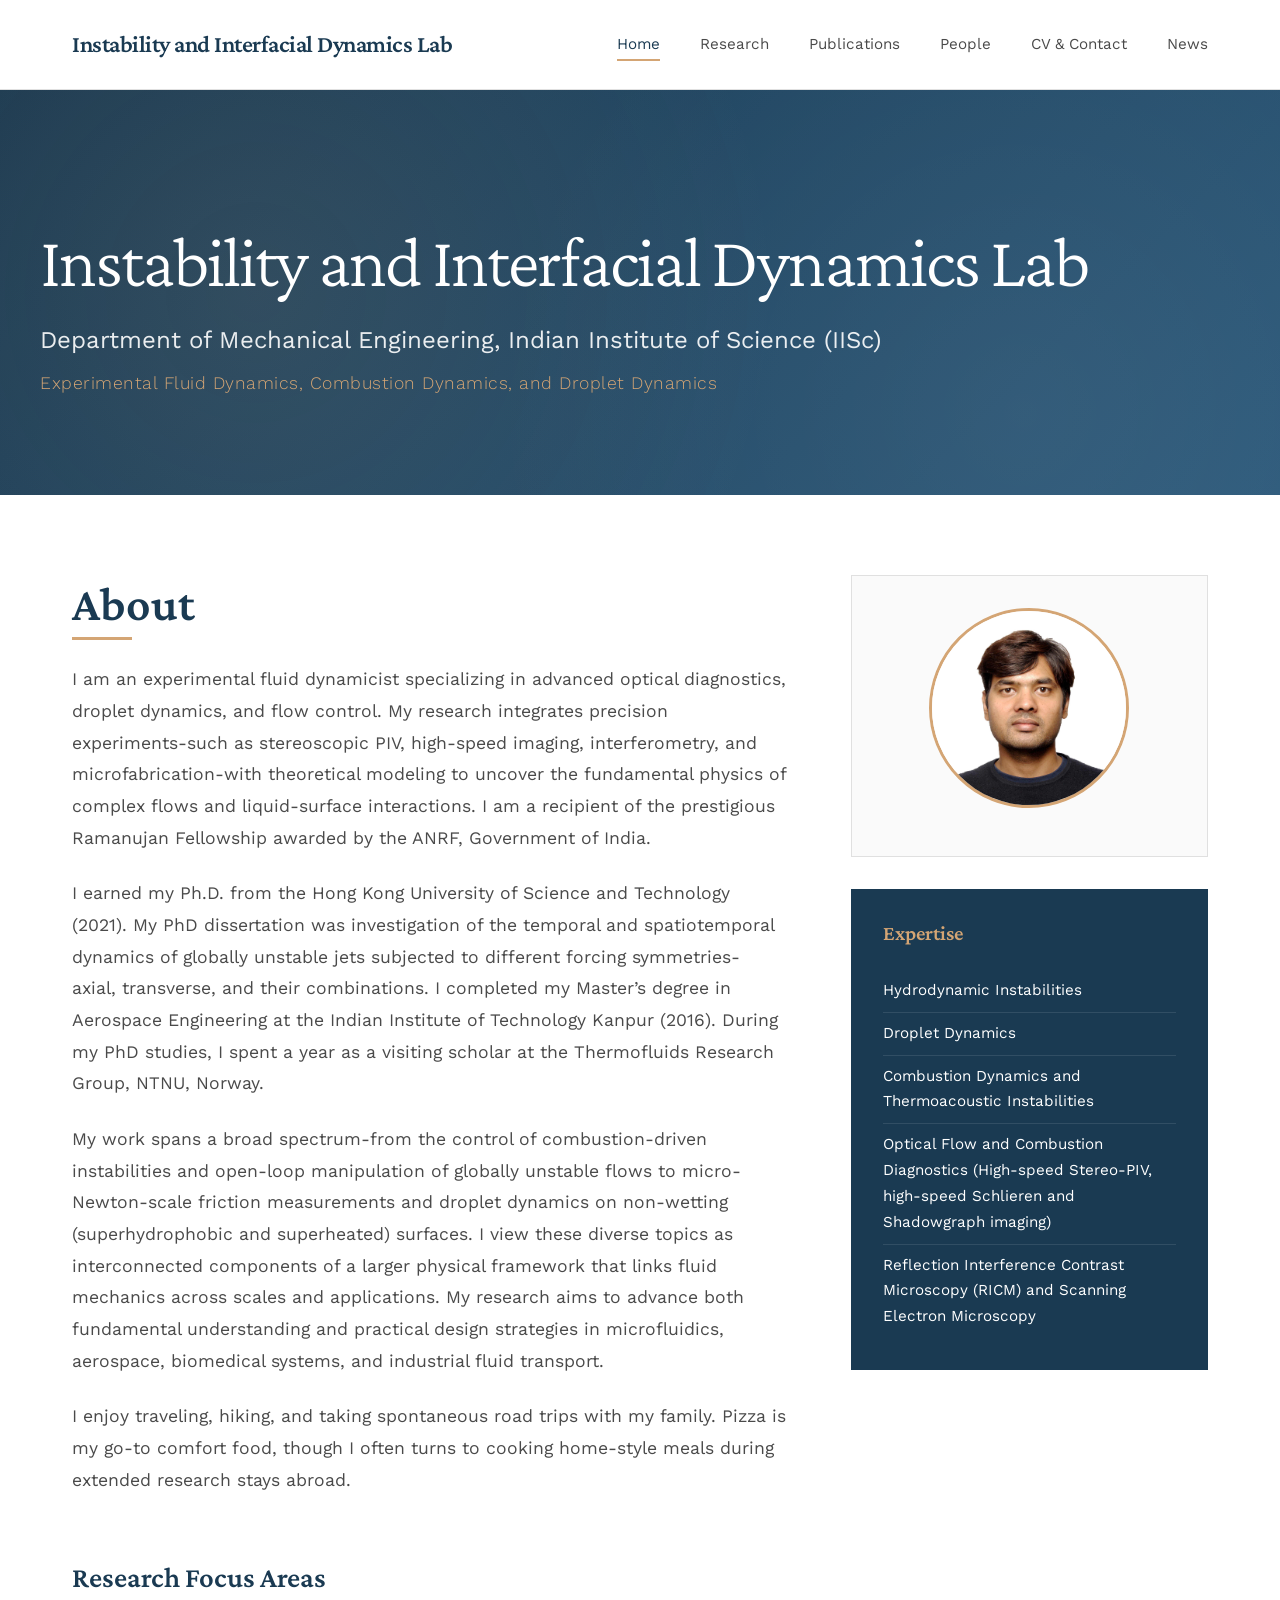
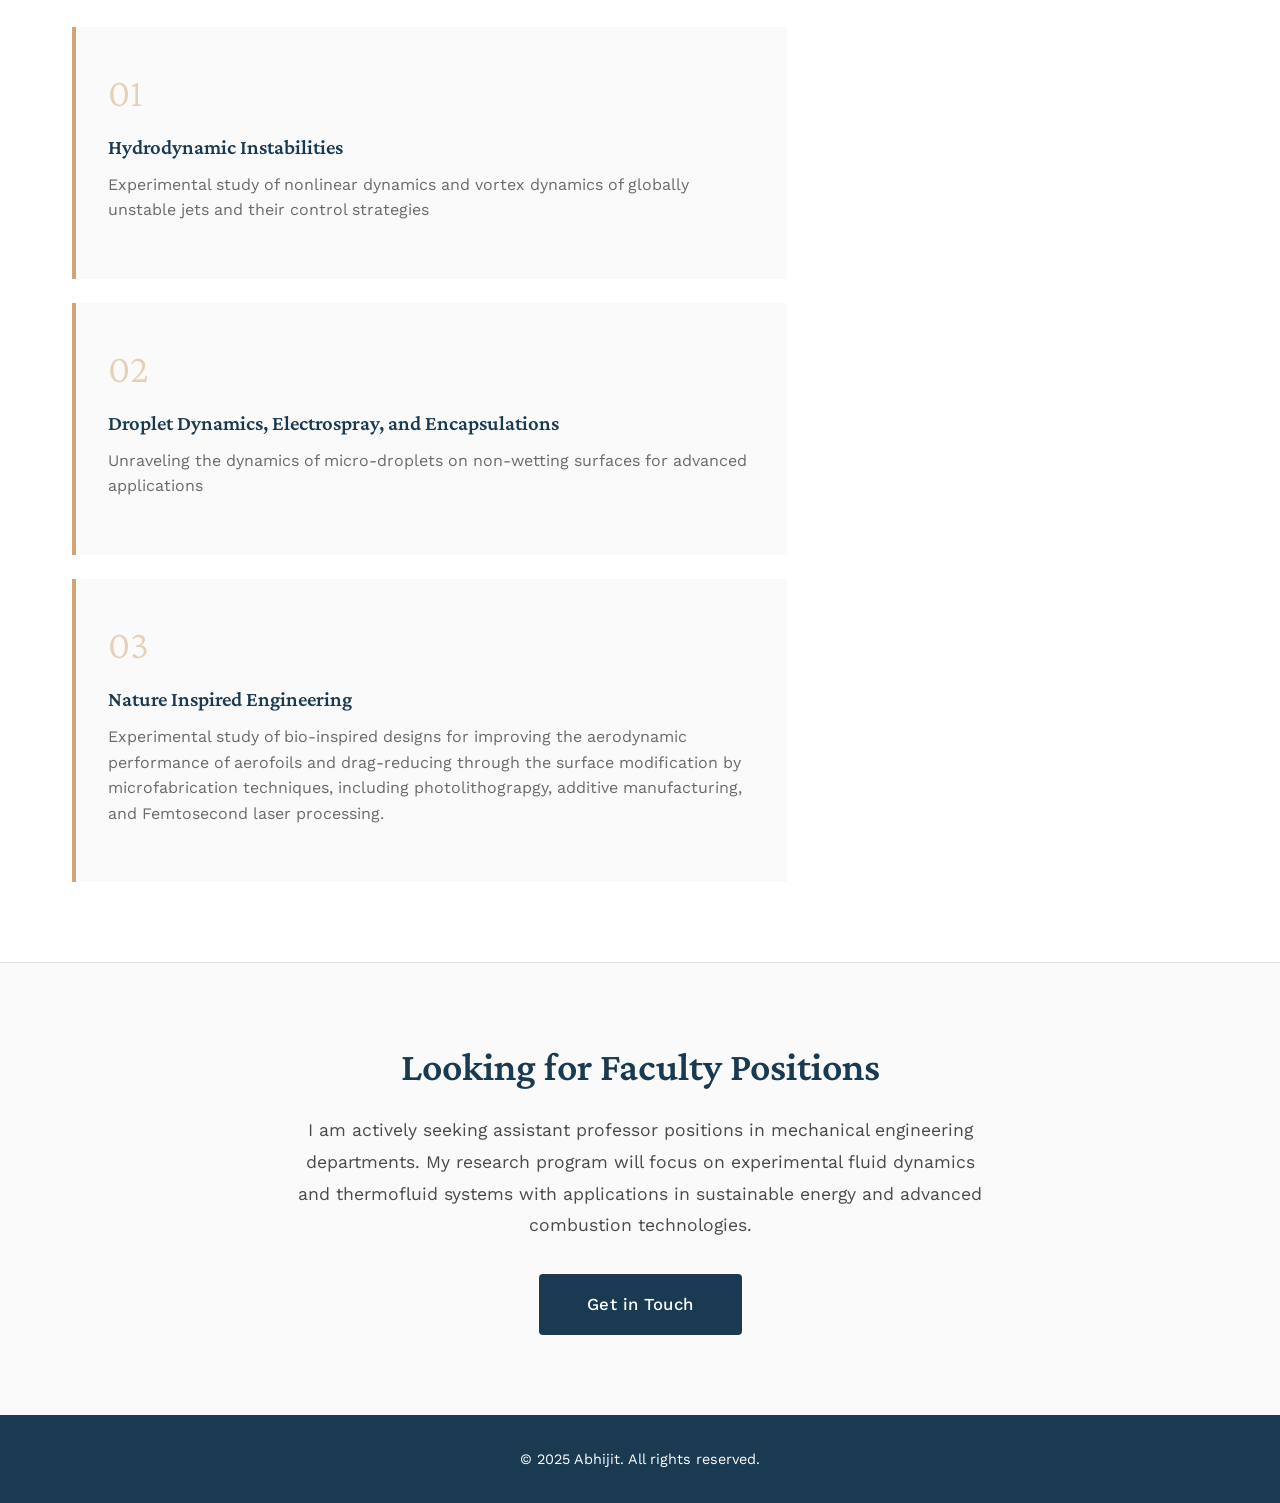
==== index.html @ 1149c6d8 "Add files via upload" ====
<!DOCTYPE html>
<html lang="en">
<head>
    <meta charset="UTF-8">
    <meta name="viewport" content="width=device-width, initial-scale=1.0">
    <title>Instability and Interfacial Dynamics Lab </title>
    <link rel="stylesheet" href="styles.css">
    <link rel="preconnect" href="https://fonts.googleapis.com">
    <link rel="preconnect" href="https://fonts.gstatic.com" crossorigin>
    <link href="https://fonts.googleapis.com/css2?family=Crimson+Pro:wght@300;400;600&family=Work+Sans:wght@300;400;500;600&display=swap" rel="stylesheet">
</head>
<body>
    <nav class="navbar">
        <div class="nav-container">
            <a href="index.html" class="nav-logo">Instability and Interfacial Dynamics Lab</a>
            <ul class="nav-menu">
                <li><a href="index.html" class="nav-link active">Home</a></li>
                <li><a href="research.html" class="nav-link">Research</a></li>
                <li><a href="publications.html" class="nav-link">Publications</a></li>
                <li><a href="people.html" class="nav-link active">People</a></li>               
                <li><a href="contact.html" class="nav-link">CV & Contact</a></li>
                <li><a href="news.html" class="nav-link">News</a></li>
            </ul>
        </div>
    </nav>

    <main>
        <section class="hero">
            <div class="hero-content">
                <div class="hero-text">
                    <h1 class="fade-in">Instability and Interfacial Dynamics Lab</h1>
                    <p class="subtitle fade-in-delay-1">Department of Mechanical Engineering, Indian Institute of Science (IISc) </p>
                    <p class="tagline fade-in-delay-2">Experimental Fluid Dynamics, Combustion Dynamics, and Droplet Dynamics</p>
                </div>
            </div>
        </section>

        <section class="about">
            <div class="container">
                <div class="about-grid">
                    <div class="about-content">
                        <h2>About</h2>
                        <p> I am an experimental fluid dynamicist specializing in advanced optical diagnostics, droplet dynamics, and flow control. My research integrates precision experiments-such as stereoscopic PIV, high-speed imaging, interferometry, and microfabrication-with theoretical modeling to uncover the fundamental physics of complex flows and liquid-surface interactions. I am a recipient of the prestigious Ramanujan Fellowship awarded by the ANRF, Government of India.</p>
                        
                        <p> I earned my Ph.D. from the Hong Kong University of Science and Technology (2021). My PhD dissertation was investigation of the temporal and spatiotemporal dynamics of globally unstable jets subjected to different forcing symmetries- axial, transverse, and their combinations. I completed my Master’s degree in Aerospace Engineering at the Indian Institute of Technology Kanpur (2016). During my PhD studies, I spent a year as a visiting scholar at the  Thermofluids Research Group, NTNU, Norway.</p>
                        
                        <p> My work spans a broad spectrum-from the control of combustion-driven instabilities and open-loop manipulation of globally unstable flows to micro-Newton-scale friction measurements and droplet dynamics on non-wetting (superhydrophobic and superheated) surfaces. I view these diverse topics as interconnected components of a larger physical framework that links fluid mechanics across scales and applications. My research aims to advance both fundamental understanding and practical design strategies in microfluidics, aerospace, biomedical systems, and industrial fluid transport.</p>
                        
                        <p> I enjoy traveling, hiking, and taking spontaneous road trips with my family. Pizza is my go-to comfort food, though I often turns to cooking home-style meals during extended research stays abroad.</p>


                        <div class="research-highlights">
                            <h3>Research Focus Areas</h3>
                            <div class="highlight-cards">
                                <div class="highlight-card">
                                    <div class="card-number">01</div>
                                    <h4>Hydrodynamic Instabilities</h4>
                                    <p>Experimental study of nonlinear dynamics and vortex dynamics of globally unstable jets and their control strategies</p>

                                </div>
                                <div class="highlight-card">
                                    <div class="card-number">02</div>
                                    <h4>Droplet Dynamics, Electrospray, and Encapsulations</h4>
                                    <p>Unraveling the dynamics of micro-droplets on non-wetting surfaces for advanced applications</p>
                                </div>
                                <div class="highlight-card">
                                    <div class="card-number">03</div>
                                    <h4>Nature Inspired Engineering</h4>
                                    <p>Experimental study of bio-inspired designs for improving the aerodynamic performance of aerofoils and drag-reducing through the surface modification by microfabrication techniques, including photolithograpgy, additive
                                        manufacturing, and Femtosecond laser processing.</p>
                                </div>
                            </div>
                        </div>
                    </div>
                    
                    <div class="about-sidebar">
                        <div class="profile-card">
                            <div class="profile-image-placeholder">
                                <img src="abhii.jpg" alt="Abhijit Kumar Kushwaha - Professional Photo" style="width: 100%; height: 100%; object-fit: cover;">
                            </div>
                        </div>
                        
                        <div class="expertise-box">
                            <h4>Expertise</h4>
                            <ul>
                                <li>Hydrodynamic Instabilities</li>
                                <li>Droplet Dynamics</li>
                                <li>Combustion Dynamics and Thermoacoustic Instabilities</li>
                                <li>Optical Flow and Combustion Diagnostics (High-speed Stereo-PIV, high-speed Schlieren and Shadowgraph imaging)</li>
                                <li>Reflection Interference Contrast Microscopy (RICM) and Scanning Electron Microscopy</li>
                            </ul>
                        </div>
                    </div>
                </div>
            </div>
        </section>

        <section class="cta-section">
            <div class="container">
                <div class="cta-content">
                    <h2>Looking for Faculty Positions</h2>
                    <p>I am actively seeking assistant professor positions in mechanical engineering departments. My research program will focus on experimental fluid dynamics and thermofluid systems with applications in sustainable energy and advanced combustion technologies.</p>
                    <a href="contact.html" class="cta-button">Get in Touch</a>
                </div>
            </div>
        </section>
    </main>

    <footer>
        <div class="container">
            <p>&copy; 2025 Abhijit. All rights reserved.</p>
        </div>
    </footer>

    <script src="script.js"></script>
</body>
</html>
---- styles.css ----
:root {
    --primary-blue: #1a3a52;
    --secondary-blue: #2d5a7b;
    --accent-gold: #d4a574;
    --text-dark: #1a1a1a;
    --text-gray: #4a4a4a;
    --text-light: #6a6a6a;
    --bg-light: #fafafa;
    --bg-white: #ffffff;
    --border-light: #e0e0e0;
}

* {
    margin: 0;
    padding: 0;
    box-sizing: border-box;
}

body {
    font-family: 'Work Sans', -apple-system, BlinkMacSystemFont, sans-serif;
    color: var(--text-dark);
    line-height: 1.7;
    background: var(--bg-light);
    overflow-x: hidden;
}

h1, h2, h3, h4, h5, h6 {
    font-family: 'Crimson Pro', Georgia, serif;
    font-weight: 600;
    line-height: 1.2;
    color: var(--primary-blue);
}

/* Navigation */
.navbar {
    background: var(--bg-white);
    border-bottom: 1px solid var(--border-light);
    position: sticky;
    top: 0;
    z-index: 100;
    backdrop-filter: blur(10px);
    background: rgba(255, 255, 255, 0.95);
}

.nav-container {
    max-width: 1200px;
    margin: 0 auto;
    padding: 1.5rem 2rem;
    display: flex;
    justify-content: space-between;
    align-items: center;
}

.nav-logo {
    font-family: 'Crimson Pro', serif;
    font-size: 1.5rem;
    font-weight: 600;
    color: var(--primary-blue);
    text-decoration: none;
    letter-spacing: -0.5px;
}

.nav-menu {
    display: flex;
    list-style: none;
    gap: 2.5rem;
}

.nav-link {
    text-decoration: none;
    color: var(--text-gray);
    font-size: 0.95rem;
    font-weight: 400;
    transition: color 0.3s ease;
    position: relative;
}

.nav-link:hover,
.nav-link.active {
    color: var(--primary-blue);
}

.nav-link.active::after {
    content: '';
    position: absolute;
    bottom: -8px;
    left: 0;
    right: 0;
    height: 2px;
    background: var(--accent-gold);
}

/* Hero Section */
.hero {
    background: linear-gradient(135deg, var(--primary-blue) 0%, var(--secondary-blue) 100%);
    color: white;
    padding: 8rem 2rem 6rem;
    position: relative;
    overflow: hidden;
}

.hero::before {
    content: '';
    position: absolute;
    top: 0;
    left: 0;
    right: 0;
    bottom: 0;
    background: 
        radial-gradient(circle at 20% 50%, rgba(212, 165, 116, 0.1) 0%, transparent 50%),
        radial-gradient(circle at 80% 80%, rgba(255, 255, 255, 0.05) 0%, transparent 50%);
    pointer-events: none;
}

.hero-content {
    max-width: 1200px;
    margin: 0 auto;
    position: relative;
    z-index: 1;
}

.hero h1 {
    font-size: 4.5rem;
    font-weight: 300;
    margin-bottom: 1rem;
    color: white;
    letter-spacing: -2px;
}

.subtitle {
    font-size: 1.5rem;
    font-weight: 400;
    color: rgba(255, 255, 255, 0.9);
    margin-bottom: 0.5rem;
}

.tagline {
    font-size: 1.1rem;
    color: var(--accent-gold);
    font-weight: 300;
    letter-spacing: 0.5px;
}

/* Animations */
.fade-in {
    animation: fadeInUp 0.8s ease-out forwards;
    opacity: 0;
}

.fade-in-delay-1 {
    animation: fadeInUp 0.8s ease-out 0.2s forwards;
    opacity: 0;
}

.fade-in-delay-2 {
    animation: fadeInUp 0.8s ease-out 0.4s forwards;
    opacity: 0;
}

@keyframes fadeInUp {
    from {
        opacity: 0;
        transform: translateY(30px);
    }
    to {
        opacity: 1;
        transform: translateY(0);
    }
}

/* Container */
.container {
    max-width: 1200px;
    margin: 0 auto;
    padding: 0 2rem;
}

/* About Section */
.about {
    padding: 5rem 0;
    background: var(--bg-white);
}

.about-grid {
    display: grid;
    grid-template-columns: 2fr 1fr;
    gap: 4rem;
}

.about-content h2 {
    font-size: 3rem;
    margin-bottom: 2rem;
    position: relative;
    display: inline-block;
}

.about-content h2::after {
    content: '';
    position: absolute;
    bottom: -8px;
    left: 0;
    width: 60px;
    height: 3px;
    background: var(--accent-gold);
}

.about-content p {
    font-size: 1.1rem;
    color: var(--text-gray);
    margin-bottom: 1.5rem;
    line-height: 1.8;
}

/* Research Highlights */
.research-highlights {
    margin-top: 4rem;
}

.research-highlights h3 {
    font-size: 1.8rem;
    margin-bottom: 2rem;
    color: var(--primary-blue);
}

.highlight-cards {
    display: grid;
    gap: 1.5rem;
}

.highlight-card {
    background: var(--bg-light);
    padding: 2rem;
    border-left: 4px solid var(--accent-gold);
    transition: transform 0.3s ease, box-shadow 0.3s ease;
}

.highlight-card:hover {
    transform: translateX(8px);
    box-shadow: -8px 8px 24px rgba(0, 0, 0, 0.08);
}

.card-number {
    font-family: 'Crimson Pro', serif;
    font-size: 2.5rem;
    font-weight: 300;
    color: var(--accent-gold);
    opacity: 0.5;
    margin-bottom: 0.5rem;
}

.highlight-card h4 {
    font-size: 1.3rem;
    margin-bottom: 0.75rem;
    color: var(--primary-blue);
}

.highlight-card p {
    font-size: 1rem;
    color: var(--text-light);
    line-height: 1.6;
}

/* Sidebar */
.about-sidebar {
    display: flex;
    flex-direction: column;
    gap: 2rem;
}

.profile-card {
    background: var(--bg-light);
    padding: 2rem;
    text-align: center;
    border: 1px solid var(--border-light);
}

.profile-image-placeholder {
    width: 200px;
    height: 200px;
    margin: 0 auto 1rem;
    background: white;
    border-radius: 50%;
    overflow: hidden;
    border: 3px solid var(--accent-gold);
}

.profile-image-placeholder svg {
    width: 100%;
    height: 100%;
}

.profile-note {
    font-size: 0.9rem;
    color: var(--text-light);
    font-style: italic;
}

.expertise-box {
    background: var(--primary-blue);
    color: white;
    padding: 2rem;
}

.expertise-box h4 {
    color: var(--accent-gold);
    font-size: 1.3rem;
    margin-bottom: 1.5rem;
}

.expertise-box ul {
    list-style: none;
}

.expertise-box li {
    padding: 0.5rem 0;
    border-bottom: 1px solid rgba(255, 255, 255, 0.1);
    font-size: 0.95rem;
}

.expertise-box li:last-child {
    border-bottom: none;
}

/* CTA Section */
.cta-section {
    background: var(--bg-light);
    padding: 5rem 0;
    border-top: 1px solid var(--border-light);
}

.cta-content {
    text-align: center;
    max-width: 700px;
    margin: 0 auto;
}

.cta-content h2 {
    font-size: 2.5rem;
    margin-bottom: 1.5rem;
}

.cta-content p {
    font-size: 1.1rem;
    color: var(--text-gray);
    margin-bottom: 2rem;
    line-height: 1.8;
}

.cta-button {
    display: inline-block;
    background: var(--primary-blue);
    color: white;
    padding: 1rem 3rem;
    text-decoration: none;
    font-weight: 500;
    font-size: 1.05rem;
    border-radius: 4px;
    transition: all 0.3s ease;
    letter-spacing: 0.5px;
}

.cta-button:hover {
    background: var(--secondary-blue);
    transform: translateY(-2px);
    box-shadow: 0 8px 20px rgba(26, 58, 82, 0.2);
}

/* Footer */
footer {
    background: var(--primary-blue);
    color: white;
    padding: 2rem 0;
    text-align: center;
    font-size: 0.9rem;
}

/* Research Page Styles */
.page-header {
    background: linear-gradient(135deg, var(--primary-blue) 0%, var(--secondary-blue) 100%);
    color: white;
    padding: 5rem 2rem 4rem;
    position: relative;
}

.page-header h1 {
    font-size: 3.5rem;
    color: white;
    margin-bottom: 1rem;
}

.header-subtitle {
    font-size: 1.2rem;
    color: rgba(255, 255, 255, 0.85);
    font-weight: 300;
}

.research-content {
    padding: 5rem 0;
    background: var(--bg-white);
}

.research-intro {
    max-width: 900px;
    margin: 0 auto 5rem;
    font-size: 1.15rem;
    line-height: 1.9;
    color: var(--text-gray);
    text-align: center;
}

.research-areas {
    display: flex;
    flex-direction: column;
    gap: 5rem;
}

.research-area {
    display: grid;
    grid-template-columns: 100px 1fr;
    gap: 3rem;
    padding: 3rem 0;
    border-bottom: 1px solid var(--border-light);
}

.research-area:last-child {
    border-bottom: none;
}

.area-number {
    font-family: 'Crimson Pro', serif;
    font-size: 5rem;
    font-weight: 300;
    color: var(--accent-gold);
    opacity: 0.3;
    line-height: 1;
}

.area-content h2 {
    font-size: 2rem;
    margin-bottom: 2rem;
    line-height: 1.3;
}

.area-description {
    margin-bottom: 2.5rem;
}

.area-description p {
    font-size: 1.1rem;
    line-height: 1.8;
    color: var(--text-gray);
}

.research-details {
    background: var(--bg-light);
    padding: 2.5rem;
    border-left: 3px solid var(--accent-gold);
}

.research-details h3 {
    font-size: 1.4rem;
    margin-bottom: 1.2rem;
    margin-top: 2rem;
    color: var(--primary-blue);
}

.research-details h3:first-child {
    margin-top: 0;
}

.research-details p {
    font-size: 1.05rem;
    line-height: 1.8;
    color: var(--text-gray);
    margin-bottom: 1rem;
}

.research-details ul {
    list-style: none;
    margin: 1.5rem 0;
}

.research-details li {
    padding: 0.75rem 0 0.75rem 2rem;
    position: relative;
    font-size: 1.05rem;
    line-height: 1.7;
    color: var(--text-gray);
}

.research-details li::before {
    content: '→';
    position: absolute;
    left: 0;
    color: var(--accent-gold);
    font-weight: 600;
}

.research-philosophy {
    margin-top: 5rem;
    padding: 3rem;
    background: var(--primary-blue);
    color: white;
}

.research-philosophy h2 {
    font-size: 2.2rem;
    margin-bottom: 2rem;
    color: var(--accent-gold);
}

.research-philosophy p {
    font-size: 1.1rem;
    line-height: 1.9;
    margin-bottom: 1.5rem;
    color: rgba(255, 255, 255, 0.9);
}

.research-philosophy p:last-child {
    margin-bottom: 0;
}

/* Publications Page Styles */
.publications-section {
    padding: 5rem 0;
    background: var(--bg-white);
}

.publication-category {
    margin-bottom: 4rem;
}

.publication-category h2 {
    font-size: 2.2rem;
    margin-bottom: 2.5rem;
    padding-bottom: 1rem;
    border-bottom: 2px solid var(--accent-gold);
}

.publication-item {
    background: var(--bg-light);
    padding: 2rem;
    margin-bottom: 1.5rem;
    border-left: 4px solid var(--secondary-blue);
    transition: all 0.3s ease;
}

.publication-item:hover {
    transform: translateX(8px);
    box-shadow: -8px 8px 24px rgba(0, 0, 0, 0.08);
    border-left-color: var(--accent-gold);
}

.pub-title {
    font-size: 1.2rem;
    font-weight: 600;
    color: var(--primary-blue);
    margin-bottom: 0.75rem;
    line-height: 1.4;
}

.pub-authors {
    font-size: 1rem;
    color: var(--text-gray);
    margin-bottom: 0.5rem;
}

.pub-venue {
    font-size: 0.95rem;
    color: var(--text-light);
    font-style: italic;
}

.pub-note {
    background: var(--bg-light);
    padding: 2rem;
    border-left: 4px solid var(--accent-gold);
    font-size: 1rem;
    color: var(--text-gray);
    font-style: italic;
    margin-bottom: 3rem;
}

/* Contact Page Styles */
.contact-section {
    padding: 5rem 0;
    background: var(--bg-white);
}

.contact-grid {
    display: grid;
    grid-template-columns: 1fr 1fr;
    gap: 4rem;
    margin-top: 3rem;
}

.contact-info {
    background: var(--bg-light);
    padding: 3rem;
    border-left: 4px solid var(--accent-gold);
}

.contact-info h3 {
    font-size: 1.6rem;
    margin-bottom: 2rem;
    color: var(--primary-blue);
}

.info-item {
    margin-bottom: 2rem;
}

.info-label {
    font-size: 0.9rem;
    font-weight: 600;
    color: var(--text-light);
    text-transform: uppercase;
    letter-spacing: 1px;
    margin-bottom: 0.5rem;
}

.info-content {
    font-size: 1.1rem;
    color: var(--text-dark);
}

.info-content a {
    color: var(--secondary-blue);
    text-decoration: none;
    transition: color 0.3s ease;
}

.info-content a:hover {
    color: var(--accent-gold);
}

.cv-download {
    background: var(--primary-blue);
    color: white;
    padding: 3rem;
}

.cv-download h3 {
    font-size: 1.6rem;
    margin-bottom: 1.5rem;
    color: var(--accent-gold);
}

.cv-download p {
    font-size: 1rem;
    line-height: 1.7;
    margin-bottom: 2rem;
    color: rgba(255, 255, 255, 0.9);
}

.download-button {
    display: inline-block;
    background: var(--accent-gold);
    color: var(--primary-blue);
    padding: 1rem 2.5rem;
    text-decoration: none;
    font-weight: 600;
    font-size: 1.05rem;
    border-radius: 4px;
    transition: all 0.3s ease;
}

.download-button:hover {
    background: white;
    transform: translateY(-2px);
    box-shadow: 0 8px 20px rgba(0, 0, 0, 0.15);
}

.profiles-section {
    margin-top: 3rem;
    padding: 3rem;
    background: var(--bg-light);
}

.profiles-section h3 {
    font-size: 1.6rem;
    margin-bottom: 2rem;
    color: var(--primary-blue);
}

.profile-links {
    display: flex;
    gap: 1.5rem;
    flex-wrap: wrap;
}

.profile-link {
    display: inline-block;
    padding: 0.75rem 1.5rem;
    background: white;
    color: var(--primary-blue);
    text-decoration: none;
    border: 2px solid var(--primary-blue);
    border-radius: 4px;
    font-weight: 500;
    transition: all 0.3s ease;
}

.profile-link:hover {
    background: var(--primary-blue);
    color: white;
}

/* News Page Styles */
.news-section {
    padding: 5rem 0;
    background: var(--bg-white);
}

.news-intro {
    max-width: 800px;
    margin: 0 auto 3rem;
    text-align: center;
    font-size: 1.1rem;
    color: var(--text-gray);
}

.news-grid {
    display: grid;
    gap: 2rem;
    max-width: 900px;
    margin: 0 auto;
}

.news-item {
    background: var(--bg-light);
    padding: 2.5rem;
    border-left: 4px solid var(--accent-gold);
    transition: transform 0.3s ease, box-shadow 0.3s ease;
}

.news-item:hover {
    transform: translateX(8px);
    box-shadow: -8px 8px 24px rgba(0, 0, 0, 0.08);
}

.news-date {
    font-size: 0.9rem;
    font-weight: 600;
    color: var(--accent-gold);
    margin-bottom: 0.75rem;
    text-transform: uppercase;
    letter-spacing: 1px;
}

.news-item h3 {
    font-size: 1.4rem;
    margin-bottom: 1rem;
    color: var(--primary-blue);
}

.news-item p {
    font-size: 1.05rem;
    line-height: 1.7;
    color: var(--text-gray);
}

.news-placeholder {
    background: var(--bg-light);
    padding: 3rem;
    text-align: center;
    border: 2px dashed var(--border-light);
    margin-top: 2rem;
}

.news-placeholder p {
    font-size: 1.1rem;
    color: var(--text-light);
    font-style: italic;
}

/* ── People Page ── */
.people-section {
    padding: 5rem 0;
    background: var(--bg-white);
}

.people-group {
    margin-bottom: 5rem;
}

.people-group-title {
    font-size: 2.2rem;
    margin-bottom: 2.5rem;
    padding-bottom: 1rem;
    border-bottom: 2px solid var(--accent-gold);
    color: var(--primary-blue);
}

/* PI card */
.pi-card {
    display: grid;
    grid-template-columns: 260px 1fr;
    gap: 3rem;
    background: var(--bg-light);
    border-left: 4px solid var(--accent-gold);
    padding: 2.5rem;
    align-items: start;
}

.pi-photo-wrap {
    width: 220px;
    height: 220px;
    border-radius: 50%;
    overflow: hidden;
    border: 4px solid var(--accent-gold);
    flex-shrink: 0;
}

.pi-photo {
    width: 100%;
    height: 100%;
    object-fit: cover;
}

.pi-name {
    font-size: 1.9rem;
    margin-bottom: 0.4rem;
    color: var(--primary-blue);
}

.pi-designation {
    font-size: 1.15rem;
    font-weight: 600;
    color: var(--accent-gold);
    margin-bottom: 0.4rem;
}

.pi-dept {
    font-size: 1rem;
    color: var(--text-light);
    margin-bottom: 1.5rem;
    line-height: 1.6;
}

.pi-bio {
    font-size: 1.05rem;
    color: var(--text-gray);
    line-height: 1.8;
    margin-bottom: 1.5rem;
}

.pi-links {
    display: flex;
    gap: 1rem;
    flex-wrap: wrap;
}

.pi-link {
    display: inline-block;
    padding: 0.5rem 1.2rem;
    background: white;
    color: var(--primary-blue);
    text-decoration: none;
    border: 2px solid var(--primary-blue);
    border-radius: 4px;
    font-size: 0.9rem;
    font-weight: 500;
    transition: all 0.3s ease;
}

.pi-link:hover {
    background: var(--primary-blue);
    color: white;
}

/* Student / RA grid */
.people-grid {
    display: grid;
    grid-template-columns: repeat(auto-fill, minmax(200px, 1fr));
    gap: 2rem;
}

.person-card {
    background: var(--bg-light);
    padding: 1.75rem 1.5rem;
    text-align: center;
    border: 1px solid var(--border-light);
    transition: transform 0.3s ease, box-shadow 0.3s ease;
}

.person-card:hover {
    transform: translateY(-4px);
    box-shadow: 0 8px 24px rgba(0,0,0,0.08);
}

.person-photo-wrap {
    width: 130px;
    height: 130px;
    border-radius: 50%;
    overflow: hidden;
    margin: 0 auto 1.2rem;
    border: 3px solid var(--accent-gold);
    background: white;
}

.person-photo {
    width: 100%;
    height: 100%;
    object-fit: cover;
}

.person-photo-placeholder {
    width: 100%;
    height: 100%;
    display: flex;
    align-items: center;
    justify-content: center;
    background: var(--bg-light);
}

.person-photo-placeholder svg {
    width: 80%;
    height: 80%;
}

.person-photo-placeholder--open {
    background: var(--primary-blue);
    color: white;
    font-size: 2.5rem;
    font-weight: 300;
}

.person-photo-placeholder--open span {
    color: rgba(255,255,255,0.7);
    line-height: 1;
}

.person-name {
    font-size: 1.1rem;
    margin-bottom: 0.3rem;
    color: var(--primary-blue);
}

.person-role {
    font-size: 0.9rem;
    font-weight: 600;
    color: var(--accent-gold);
    margin-bottom: 0.4rem;
}

.person-topic {
    font-size: 0.9rem;
    color: var(--text-gray);
    line-height: 1.5;
    margin-bottom: 0.4rem;
}

.person-year {
    font-size: 0.85rem;
    color: var(--text-light);
}

.person-card--open {
    border: 2px dashed var(--border-light);
    background: transparent;
}

.person-open-text {
    font-size: 0.95rem;
    color: var(--text-light);
    font-style: italic;
}

.person-open-text a {
    color: var(--secondary-blue);
    text-decoration: none;
}

.person-open-text a:hover {
    color: var(--accent-gold);
}

/* Former members */
.people-group--former {
    background: var(--bg-light);
    padding: 3rem;
}

.former-intro {
    font-size: 1.05rem;
    color: var(--text-gray);
    margin-bottom: 2rem;
}

.former-list {
    display: flex;
    flex-direction: column;
    gap: 0;
}

.former-item {
    display: grid;
    grid-template-columns: 1fr 1fr auto;
    gap: 1rem;
    padding: 1rem 0;
    border-bottom: 1px solid var(--border-light);
    align-items: center;
}

.former-item:last-child {
    border-bottom: none;
}

.former-name-wrap {
    display: flex;
    align-items: center;
    gap: 0.75rem;
}

.former-name {
    font-weight: 600;
    color: var(--primary-blue);
    font-size: 1rem;
}

.former-role-badge {
    font-size: 0.75rem;
    font-weight: 600;
    background: var(--primary-blue);
    color: white;
    padding: 0.2rem 0.6rem;
    border-radius: 3px;
    text-transform: uppercase;
    letter-spacing: 0.5px;
    white-space: nowrap;
}

.former-role-badge--ms {
    background: var(--secondary-blue);
}

.former-role-badge--ra {
    background: var(--accent-gold);
    color: var(--primary-blue);
}

.former-current {
    font-size: 0.95rem;
    color: var(--text-gray);
}

.former-year {
    font-size: 0.85rem;
    color: var(--text-light);
    white-space: nowrap;
}

/* Responsive Design */
@media (max-width: 968px) {
    .about-grid {
        grid-template-columns: 1fr;
        gap: 3rem;
    }

    .about-sidebar {
        order: -1;
    }

    .nav-menu {
        gap: 1.5rem;
    }

    .hero h1 {
        font-size: 3rem;
    }

    .nav-container {
        flex-direction: column;
        gap: 1rem;
    }

    .research-area {
        grid-template-columns: 60px 1fr;
        gap: 2rem;
    }

    .area-number {
        font-size: 3rem;
    }

    .contact-grid {
        grid-template-columns: 1fr;
        gap: 2rem;
    }

    .profile-links {
        justify-content: center;
    }

    .page-header h1 {
        font-size: 2.5rem;
    }

    .research-details {
        padding: 2rem;
    }
}

@media (max-width: 768px) {
    .mobile-menu-toggle {
        display: block;
        background: none;
        border: none;
        font-size: 1.5rem;
        color: var(--primary-blue);
        cursor: pointer;
        padding: 0.5rem;
        position: absolute;
        right: 2rem;
        top: 50%;
        transform: translateY(-50%);
    }

    .nav-container {
        position: relative;
    }

    .nav-menu {
        display: none;
        position: absolute;
        top: 100%;
        left: 0;
        right: 0;
        background: white;
        flex-direction: column;
        padding: 1rem 2rem;
        box-shadow: 0 4px 6px rgba(0,0,0,0.1);
        gap: 0;
    }

    .nav-menu.mobile-active {
        display: flex;
    }

    .nav-link {
        padding: 1rem 0;
        border-bottom: 1px solid var(--border-light);
    }

    .nav-link:last-child {
        border-bottom: none;
    }
}

@media (max-width: 640px) {
    .hero {
        padding: 5rem 1rem 4rem;
    }

    .hero h1 {
        font-size: 2.5rem;
    }

    .subtitle {
        font-size: 1.2rem;
    }

    .about-content h2 {
        font-size: 2rem;
    }

    .nav-menu {
        flex-wrap: wrap;
        justify-content: center;
        gap: 1rem;
    }

    .highlight-card {
        padding: 1.5rem;
    }
}
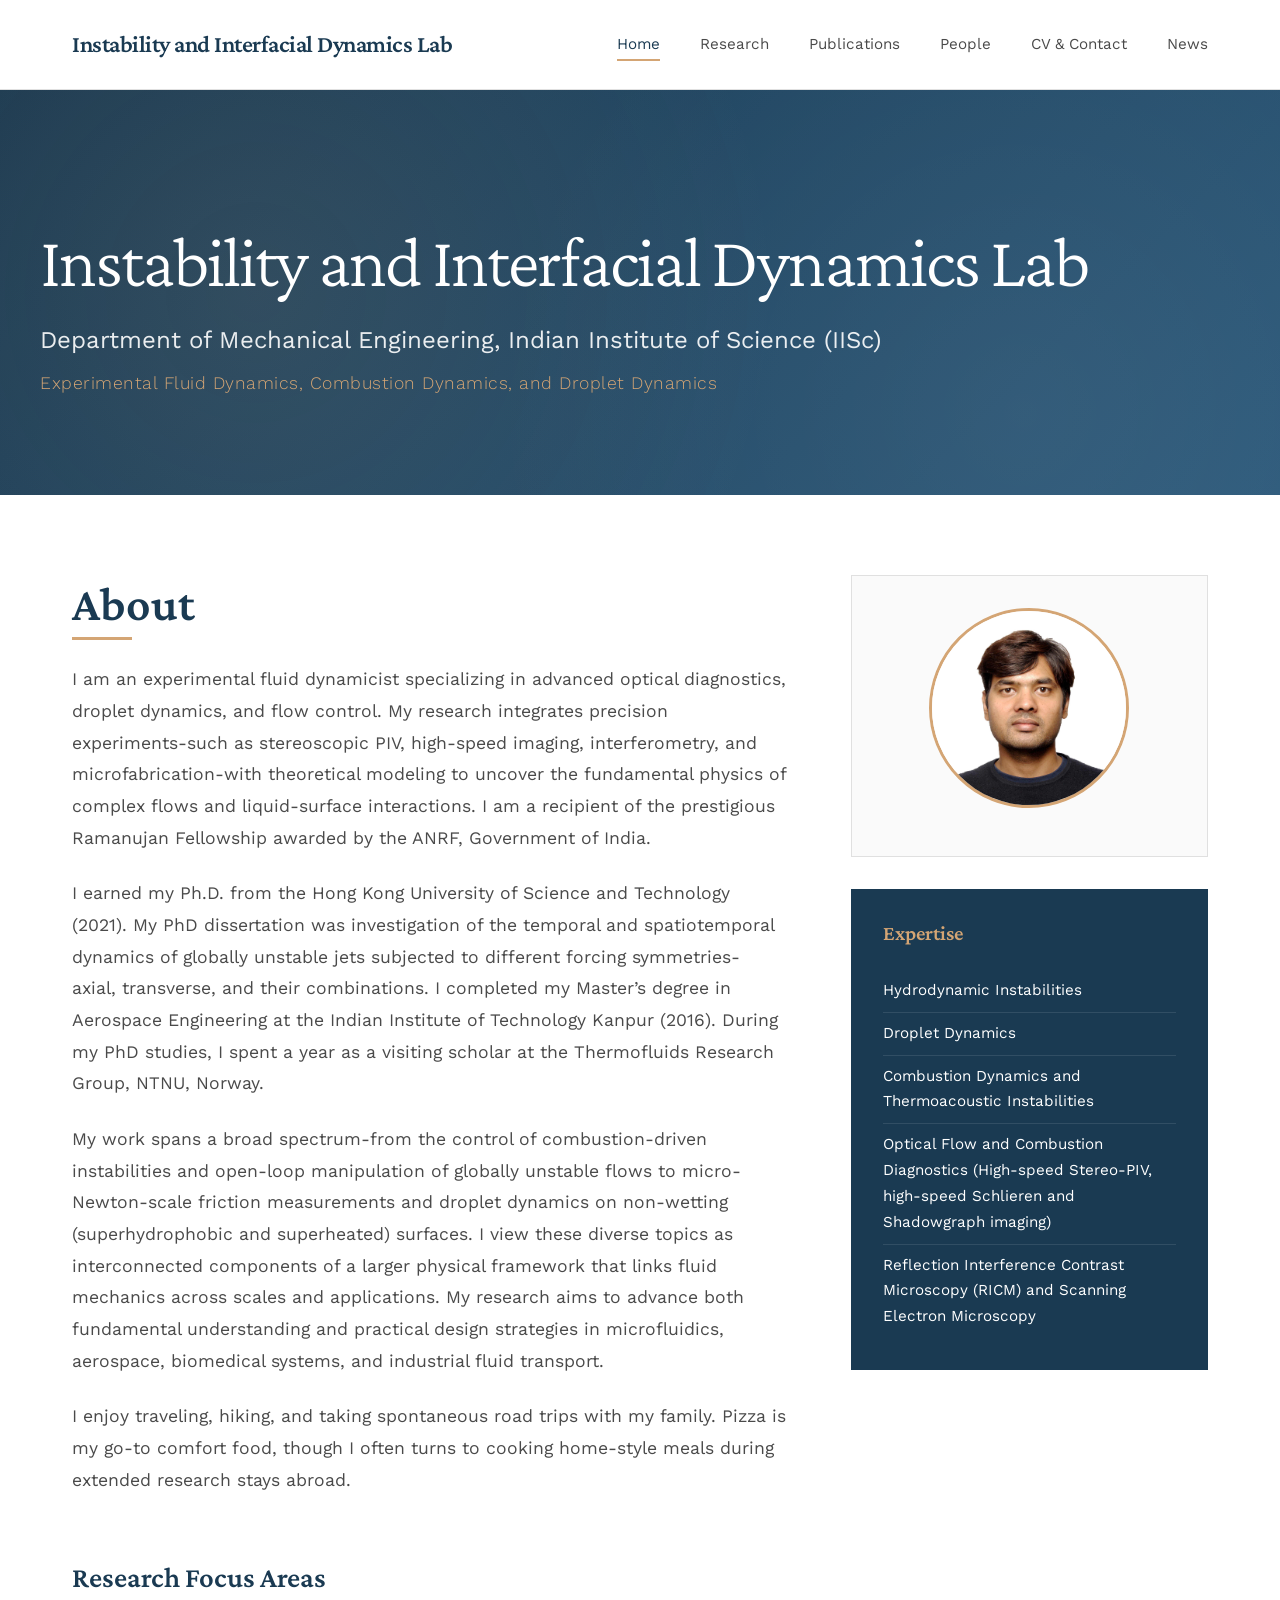
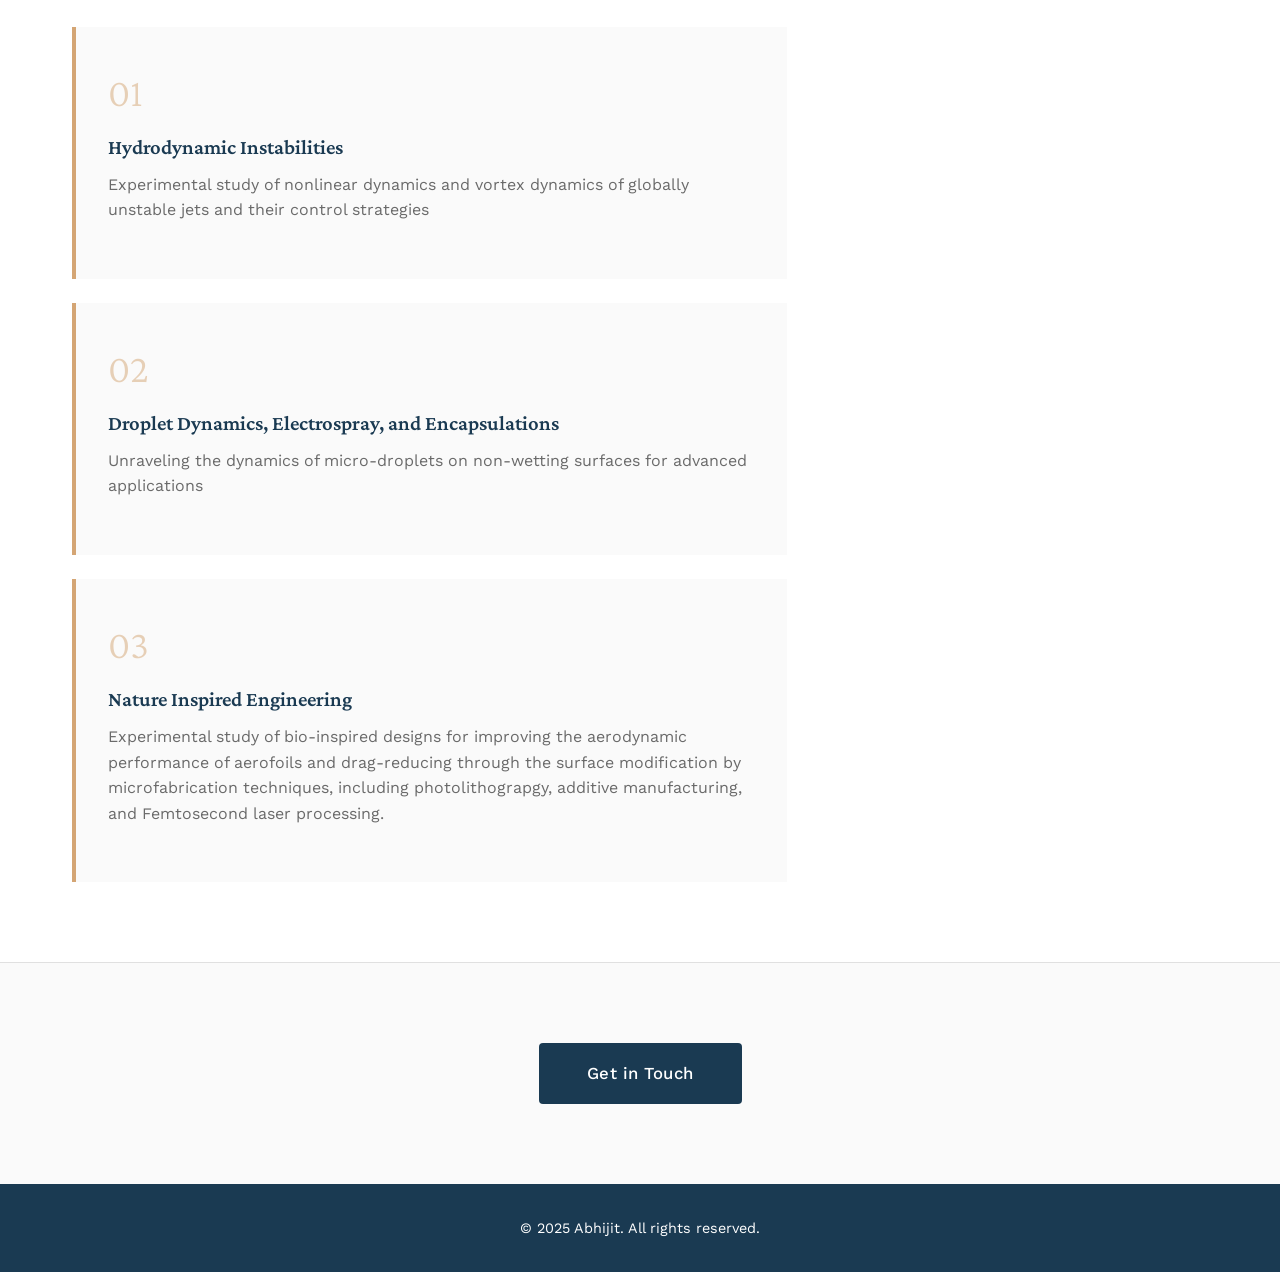
==== commit d931f785: "Remove faculty position section from index.html Removed faculty position inquiry and related text." ====
--- a/index.html
+++ b/index.html
@@ -98,8 +98,6 @@
         <section class="cta-section">
             <div class="container">
                 <div class="cta-content">
-                    <h2>Looking for Faculty Positions</h2>
-                    <p>I am actively seeking assistant professor positions in mechanical engineering departments. My research program will focus on experimental fluid dynamics and thermofluid systems with applications in sustainable energy and advanced combustion technologies.</p>
                     <a href="contact.html" class="cta-button">Get in Touch</a>
                 </div>
             </div>
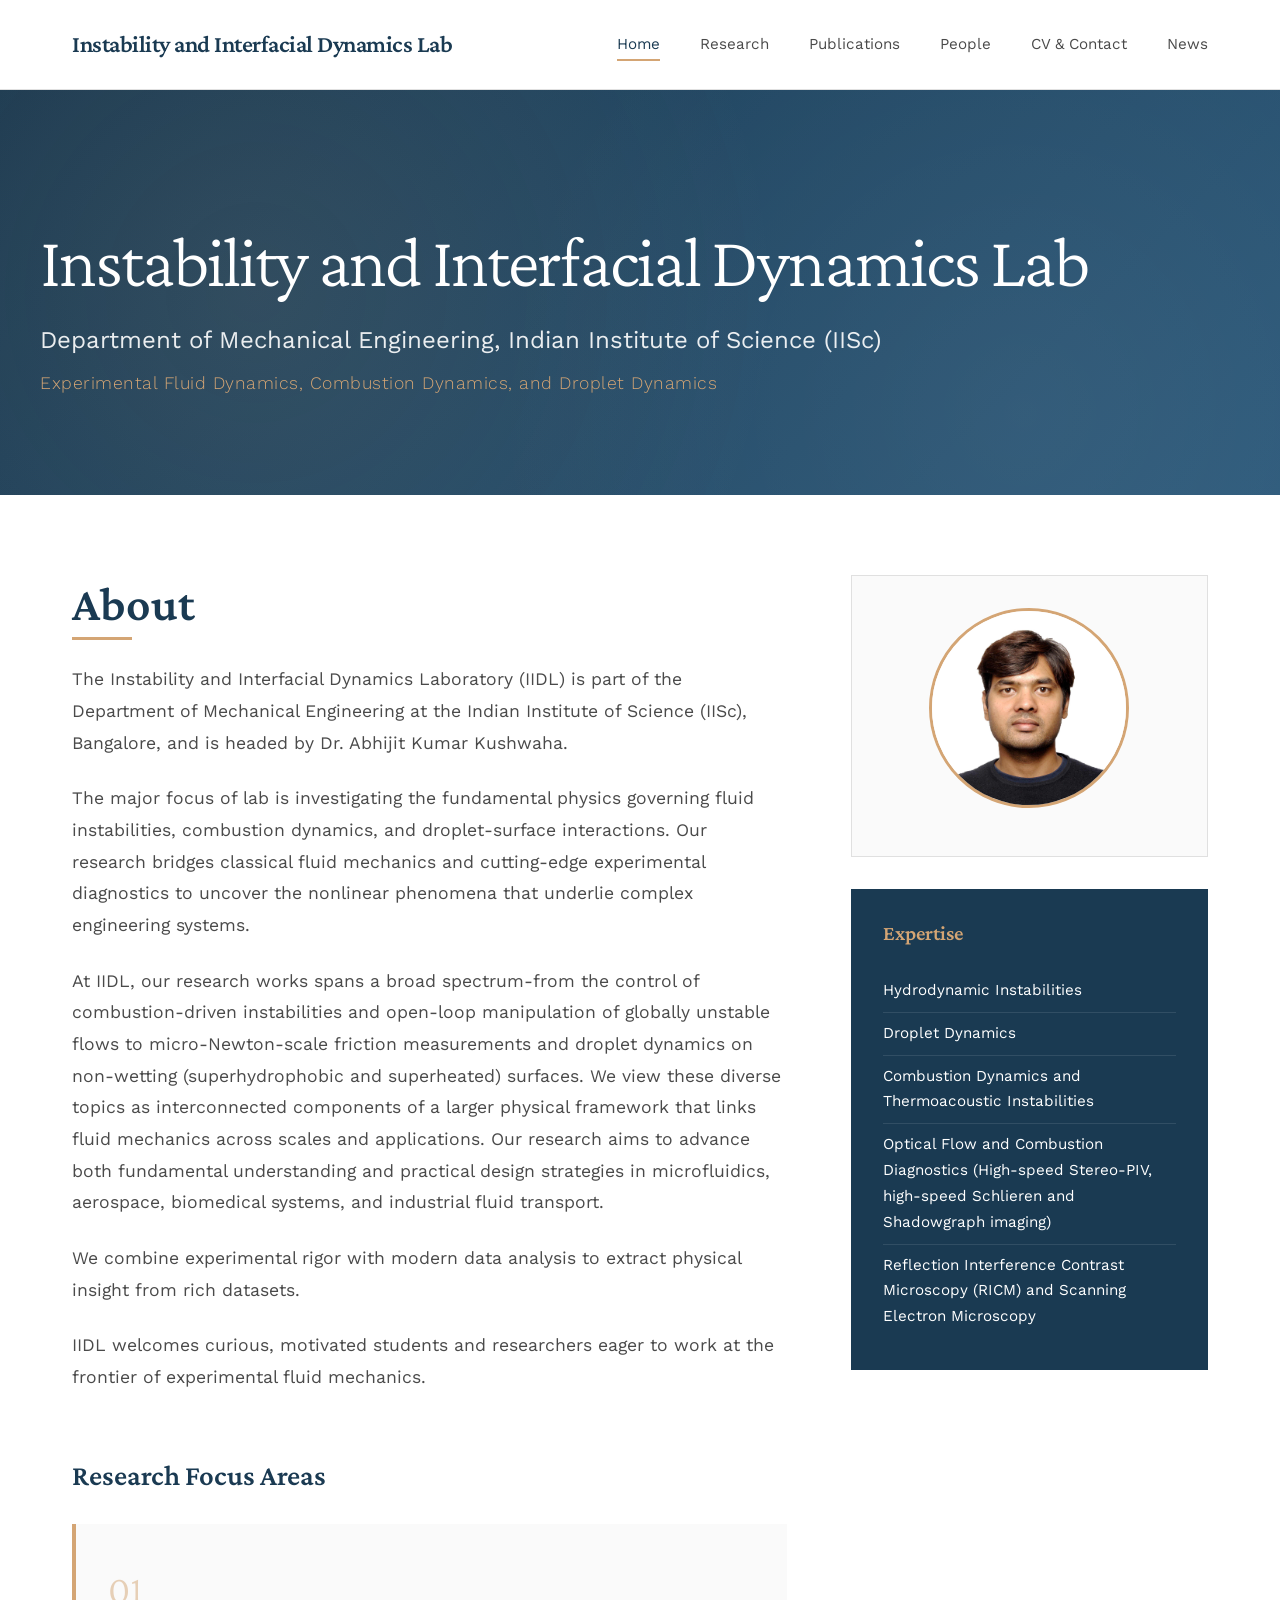
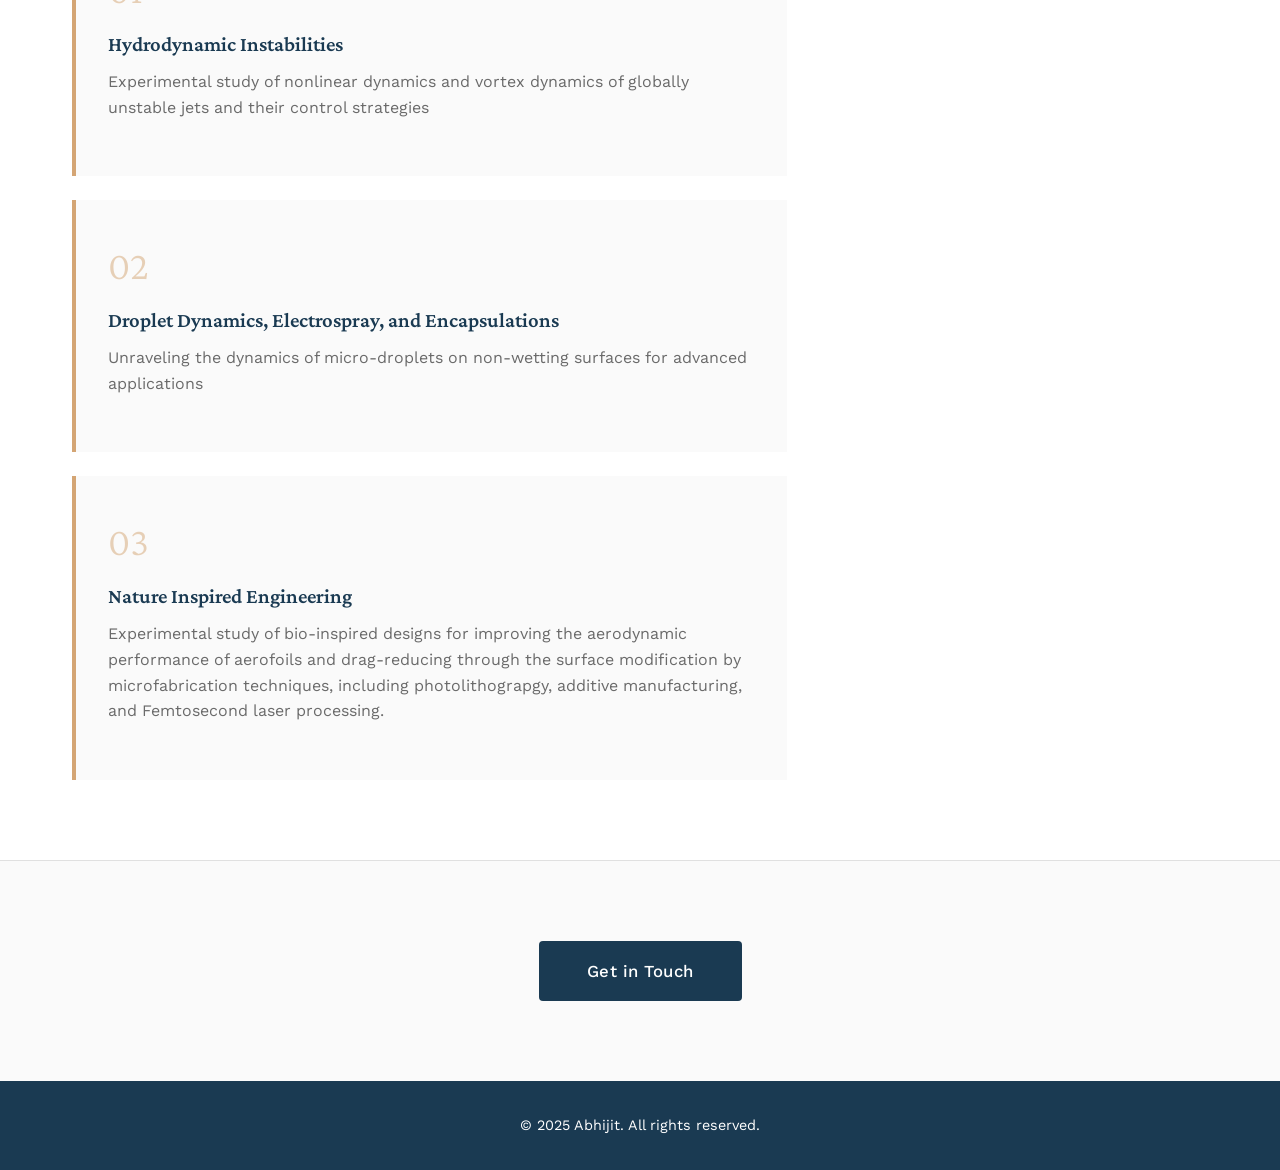
==== commit 50ce7890: "Update index.html" ====
--- a/index.html
+++ b/index.html
@@ -40,13 +40,14 @@
                 <div class="about-grid">
                     <div class="about-content">
                         <h2>About</h2>
-                        <p> I am an experimental fluid dynamicist specializing in advanced optical diagnostics, droplet dynamics, and flow control. My research integrates precision experiments-such as stereoscopic PIV, high-speed imaging, interferometry, and microfabrication-with theoretical modeling to uncover the fundamental physics of complex flows and liquid-surface interactions. I am a recipient of the prestigious Ramanujan Fellowship awarded by the ANRF, Government of India.</p>
+                        <p> The Instability and Interfacial Dynamics Laboratory (IIDL) is part of the Department of Mechanical Engineering at the Indian Institute of Science (IISc), Bangalore, and is headed by Dr. Abhijit Kumar Kushwaha.</p>
                         
-                        <p> I earned my Ph.D. from the Hong Kong University of Science and Technology (2021). My PhD dissertation was investigation of the temporal and spatiotemporal dynamics of globally unstable jets subjected to different forcing symmetries- axial, transverse, and their combinations. I completed my Master’s degree in Aerospace Engineering at the Indian Institute of Technology Kanpur (2016). During my PhD studies, I spent a year as a visiting scholar at the  Thermofluids Research Group, NTNU, Norway.</p>
+                        <p> The major focus of lab is investigating the fundamental physics governing fluid instabilities, combustion dynamics, and droplet-surface interactions. Our research bridges classical fluid mechanics and cutting-edge experimental diagnostics to uncover the nonlinear phenomena that underlie complex engineering systems.</p>
                         
-                        <p> My work spans a broad spectrum-from the control of combustion-driven instabilities and open-loop manipulation of globally unstable flows to micro-Newton-scale friction measurements and droplet dynamics on non-wetting (superhydrophobic and superheated) surfaces. I view these diverse topics as interconnected components of a larger physical framework that links fluid mechanics across scales and applications. My research aims to advance both fundamental understanding and practical design strategies in microfluidics, aerospace, biomedical systems, and industrial fluid transport.</p>
+                        <p> At IIDL, our research works spans a broad spectrum-from the control of combustion-driven instabilities and open-loop manipulation of globally unstable flows to micro-Newton-scale friction measurements and droplet dynamics on non-wetting (superhydrophobic and superheated) surfaces. We view these diverse topics as interconnected components of a larger physical framework that links fluid mechanics across scales and applications. Our research aims to advance both fundamental understanding and practical design strategies in microfluidics, aerospace, biomedical systems, and industrial fluid transport.</p>
                         
-                        <p> I enjoy traveling, hiking, and taking spontaneous road trips with my family. Pizza is my go-to comfort food, though I often turns to cooking home-style meals during extended research stays abroad.</p>
+                        <p> We combine experimental rigor with modern data analysis to extract physical insight from rich datasets.</p>
+                        <p>IIDL welcomes curious, motivated students and researchers eager to work at the frontier of experimental fluid mechanics.</p>
 
 
                         <div class="research-highlights">
